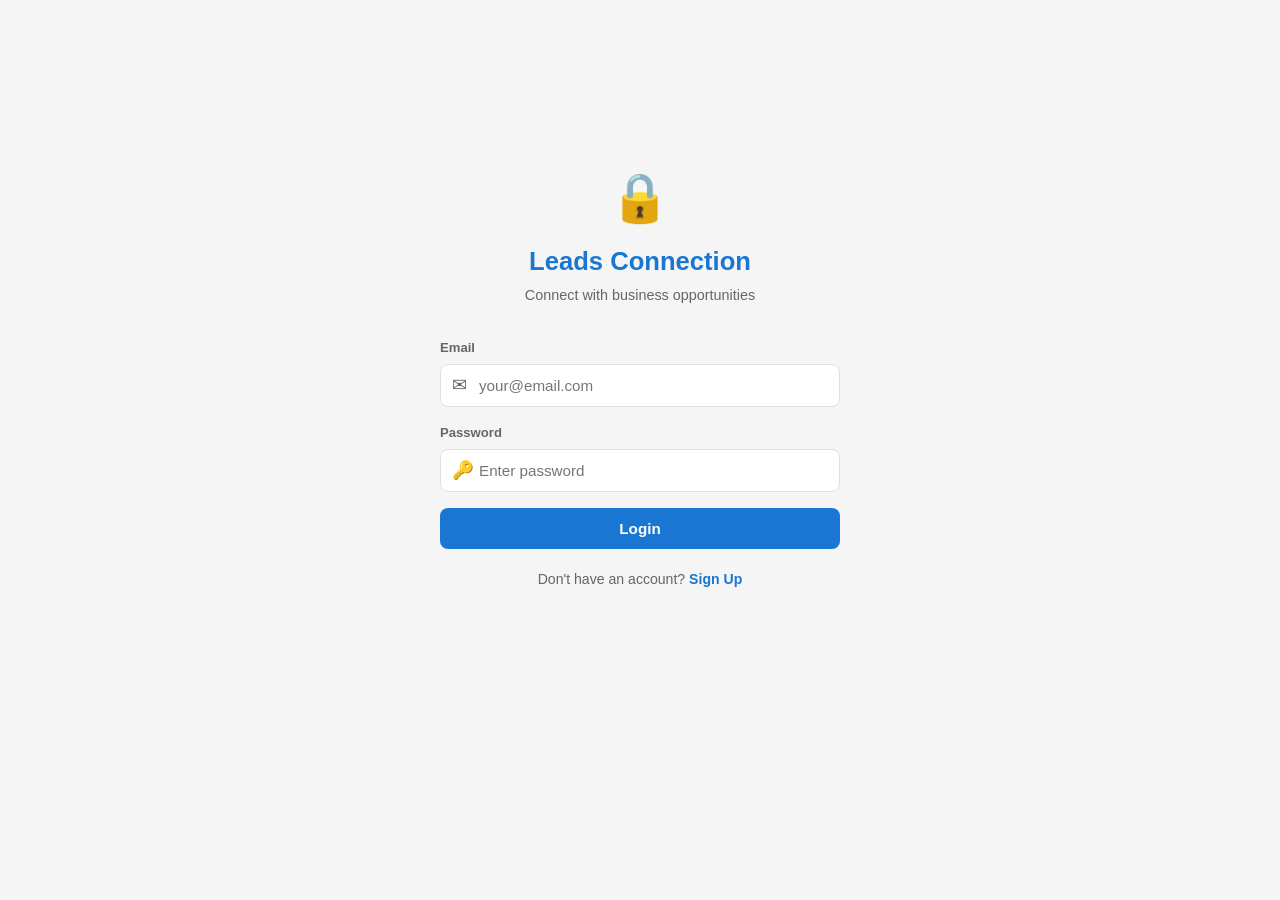
==== leads-connection/index.html @ 14defa8d "Add Leads Connection web app with full 6-screen UI for preview in simulator" ====
<!DOCTYPE html>
<html lang="en">
<head>
  <meta charset="UTF-8">
  <meta name="viewport" content="width=device-width, initial-scale=1.0, maximum-scale=1.0, user-scalable=no">
  <title>Leads Connection</title>
  <link rel="stylesheet" href="css/style.css">
</head>
<body>
  <div id="app"></div>
  <script src="js/app.js"></script>
</body>
</html>
---- leads-connection/css/style.css ----
*,
*::before,
*::after {
  margin: 0;
  padding: 0;
  box-sizing: border-box;
}

:root {
  --primary: #1976D2;
  --primary-dark: #1565C0;
  --accent: #FF9800;
  --success: #4CAF50;
  --error: #F44336;
  --info: #2196F3;
  --warning: #FFC107;
  --bg: #F5F5F5;
  --surface: #fff;
  --surface-variant: #f0f0f0;
  --text: #1a1a1a;
  --text-variant: #666;
  --text-disabled: #999;
  --border: #e0e0e0;
  --radius: 12px;
  --shadow: 0 2px 8px rgba(0,0,0,0.08);
  --transition: 0.25s ease;
  --font: -apple-system, BlinkMacSystemFont, 'Segoe UI', Roboto, sans-serif;
}

body {
  font-family: var(--font);
  background: var(--bg);
  color: var(--text);
  line-height: 1.5;
  -webkit-font-smoothing: antialiased;
}

#app {
  max-width: 480px;
  margin: 0 auto;
  min-height: 100vh;
  background: var(--bg);
  position: relative;
}

/* ─── Top App Bar ─── */
.app-bar {
  display: flex;
  align-items: center;
  padding: 12px 16px;
  background: var(--surface);
  box-shadow: 0 1px 4px rgba(0,0,0,0.06);
  position: sticky;
  top: 0;
  z-index: 10;
  min-height: 56px;
}

.app-bar-title {
  font-size: 1.15rem;
  font-weight: 700;
  color: var(--primary);
  flex: 1;
}

.app-bar-title-center {
  text-align: center;
  flex: 1;
  font-size: 1.05rem;
  font-weight: 600;
}

.app-bar-back {
  background: none;
  border: none;
  font-size: 1.3rem;
  color: var(--text);
  cursor: pointer;
  padding: 4px 8px 4px 0;
  margin-right: 8px;
}

.app-bar-action {
  background: none;
  border: none;
  font-size: 1.2rem;
  color: var(--text);
  cursor: pointer;
  padding: 4px;
}

/* ─── Page Content ─── */
.page {
  display: none;
  padding: 16px;
}

.page.active {
  display: block;
}

/* ─── Auth Screens ─── */
.auth-container {
  display: flex;
  flex-direction: column;
  align-items: center;
  justify-content: center;
  min-height: 80vh;
  padding: 24px;
  text-align: center;
}

.auth-icon {
  font-size: 3rem;
  margin-bottom: 8px;
}

.auth-title {
  font-size: 1.6rem;
  font-weight: 700;
  color: var(--primary);
  margin-bottom: 4px;
}

.auth-subtitle {
  font-size: 0.9rem;
  color: var(--text-variant);
  margin-bottom: 32px;
}

.form-group {
  width: 100%;
  margin-bottom: 16px;
  text-align: left;
}

.form-label {
  font-size: 0.82rem;
  font-weight: 600;
  color: var(--text-variant);
  margin-bottom: 6px;
  display: block;
}

.form-input {
  width: 100%;
  padding: 12px 14px;
  border: 1px solid var(--border);
  border-radius: 8px;
  font-size: 0.95rem;
  outline: none;
  transition: var(--transition);
  background: var(--surface);
}

.form-input:focus {
  border-color: var(--primary);
  box-shadow: 0 0 0 2px rgba(25, 118, 210, 0.15);
}

.form-input-icon {
  position: relative;
}

.form-input-icon .input-icon {
  position: absolute;
  left: 12px;
  top: 50%;
  transform: translateY(-50%);
  font-size: 1.1rem;
  color: var(--text-variant);
}

.form-input-icon .form-input {
  padding-left: 38px;
}

.btn {
  width: 100%;
  padding: 12px;
  border: none;
  border-radius: 8px;
  font-size: 0.95rem;
  font-weight: 600;
  cursor: pointer;
  transition: var(--transition);
  text-align: center;
}

.btn-primary {
  background: var(--primary);
  color: #fff;
}

.btn-primary:hover {
  background: var(--primary-dark);
}

.btn-outline {
  background: transparent;
  border: 1px solid var(--border);
  color: var(--text);
}

.btn-outline:hover {
  border-color: var(--primary);
  color: var(--primary);
}

.btn-row {
  display: flex;
  gap: 8px;
  margin-top: 8px;
}

.btn-row .btn {
  flex: 1;
}

.auth-link {
  margin-top: 20px;
  font-size: 0.88rem;
  color: var(--text-variant);
}

.auth-link a {
  color: var(--primary);
  text-decoration: none;
  font-weight: 600;
  cursor: pointer;
}

.auth-link a:hover {
  text-decoration: underline;
}

/* ─── Welcome Card ─── */
.welcome-card {
  background: linear-gradient(135deg, var(--primary), #1565C0);
  color: #fff;
  border-radius: var(--radius);
  padding: 20px;
  margin-bottom: 16px;
}

.welcome-card h2 {
  font-size: 1.2rem;
  font-weight: 700;
  margin-bottom: 4px;
}

.welcome-card p {
  font-size: 0.85rem;
  opacity: 0.85;
}

/* ─── Stats Row ─── */
.stats-row {
  display: flex;
  gap: 8px;
  margin-bottom: 16px;
}

.stat-card {
  flex: 1;
  background: var(--surface);
  border-radius: var(--radius);
  padding: 14px 10px;
  text-align: center;
  box-shadow: var(--shadow);
}

.stat-icon {
  font-size: 1.3rem;
  margin-bottom: 4px;
}

.stat-value {
  font-size: 1.3rem;
  font-weight: 700;
}

.stat-label {
  font-size: 0.72rem;
  color: var(--text-variant);
  margin-top: 2px;
}

/* ─── Quick Actions ─── */
.quick-actions {
  display: flex;
  gap: 8px;
  margin-bottom: 20px;
}

/* ─── Section Header ─── */
.section-header {
  display: flex;
  justify-content: space-between;
  align-items: center;
  margin-bottom: 12px;
}

.section-title {
  font-size: 1.05rem;
  font-weight: 700;
}

/* ─── Lead Card ─── */
.lead-card {
  background: var(--surface);
  border-radius: var(--radius);
  padding: 16px;
  margin-bottom: 10px;
  box-shadow: var(--shadow);
  cursor: pointer;
  transition: var(--transition);
}

.lead-card:hover {
  box-shadow: 0 4px 16px rgba(0,0,0,0.12);
}

.lead-card-header {
  display: flex;
  justify-content: space-between;
  align-items: flex-start;
  margin-bottom: 6px;
}

.lead-card-title {
  font-size: 0.95rem;
  font-weight: 600;
  flex: 1;
  margin-right: 8px;
}

.lead-card-desc {
  font-size: 0.82rem;
  color: var(--text-variant);
  margin-bottom: 8px;
  display: -webkit-box;
  -webkit-line-clamp: 2;
  -webkit-box-orient: vertical;
  overflow: hidden;
}

.lead-card-meta {
  display: flex;
  justify-content: space-between;
  align-items: center;
  font-size: 0.82rem;
}

.lead-card-location {
  color: var(--text-variant);
}

.lead-card-budget {
  font-weight: 700;
  color: var(--primary);
}

/* ─── Chips ─── */
.chip {
  display: inline-block;
  padding: 3px 10px;
  border-radius: 50px;
  font-size: 0.72rem;
  font-weight: 600;
  margin-right: 4px;
}

.chip-urgent {
  background: #FFEBEE;
  color: var(--error);
}

.chip-type {
  background: #E3F2FD;
  color: var(--info);
}

.chip-category {
  background: #FFF3E0;
  color: var(--accent);
}

.chip-status {
  background: #E8F5E9;
  color: var(--success);
}

.chip-priority {
  background: #FFEBEE;
  color: var(--error);
}

/* ─── Search & Filter ─── */
.search-bar {
  position: relative;
  margin-bottom: 12px;
}

.search-bar .form-input {
  padding-left: 36px;
}

.search-bar .search-icon {
  position: absolute;
  left: 12px;
  top: 50%;
  transform: translateY(-50%);
  color: var(--text-variant);
  font-size: 1rem;
}

.filter-row {
  display: flex;
  gap: 6px;
  overflow-x: auto;
  padding-bottom: 12px;
  margin-bottom: 8px;
  -webkit-overflow-scrolling: touch;
}

.filter-chip {
  padding: 6px 14px;
  border: 1px solid var(--border);
  border-radius: 50px;
  font-size: 0.78rem;
  font-weight: 500;
  cursor: pointer;
  white-space: nowrap;
  background: var(--surface);
  color: var(--text);
  transition: var(--transition);
  flex-shrink: 0;
}

.filter-chip.active {
  background: var(--primary);
  color: #fff;
  border-color: var(--primary);
}

.results-count {
  font-size: 0.82rem;
  color: var(--text-variant);
  margin-bottom: 12px;
}

/* ─── Lead Detail ─── */
.detail-title-row {
  display: flex;
  justify-content: space-between;
  align-items: flex-start;
  margin-bottom: 12px;
}

.detail-title {
  font-size: 1.25rem;
  font-weight: 700;
  flex: 1;
  margin-right: 8px;
}

.detail-chips {
  display: flex;
  gap: 6px;
  margin-bottom: 16px;
}

.budget-card {
  background: #E3F2FD;
  border-radius: var(--radius);
  padding: 16px;
  margin-bottom: 16px;
}

.budget-label {
  font-size: 0.78rem;
  color: var(--text-variant);
  margin-bottom: 2px;
}

.budget-amount {
  font-size: 1.5rem;
  font-weight: 700;
  color: var(--primary);
}

.section-label {
  font-size: 1rem;
  font-weight: 700;
  margin-bottom: 8px;
  margin-top: 16px;
}

.detail-text {
  font-size: 0.88rem;
  color: var(--text);
  line-height: 1.6;
  margin-bottom: 8px;
}

.info-grid {
  display: grid;
  grid-template-columns: 1fr 1fr;
  gap: 8px;
}

.info-item {
  margin-bottom: 8px;
}

.info-label {
  font-size: 0.75rem;
  color: var(--text-variant);
  font-weight: 500;
}

.info-value {
  font-size: 0.88rem;
  font-weight: 600;
}

.tag-row {
  display: flex;
  flex-wrap: wrap;
  gap: 6px;
  margin-bottom: 16px;
}

.tag {
  padding: 4px 12px;
  background: var(--surface-variant);
  border-radius: 50px;
  font-size: 0.78rem;
}

.contact-row {
  display: flex;
  align-items: center;
  gap: 8px;
  margin-bottom: 8px;
  font-size: 0.88rem;
}

.contact-icon {
  font-size: 1.1rem;
  color: var(--primary);
}

.detail-actions {
  display: flex;
  gap: 8px;
  margin-top: 20px;
  padding-bottom: 20px;
}

/* ─── Profile ─── */
.profile-header {
  text-align: center;
  background: #E3F2FD;
  border-radius: var(--radius);
  padding: 24px;
  margin-bottom: 16px;
}

.profile-avatar {
  width: 72px;
  height: 72px;
  border-radius: 50%;
  background: var(--primary);
  color: #fff;
  display: flex;
  align-items: center;
  justify-content: center;
  font-size: 2rem;
  margin: 0 auto 12px;
}

.profile-name {
  font-size: 1.15rem;
  font-weight: 700;
}

.profile-email {
  font-size: 0.85rem;
  color: var(--text-variant);
  margin-bottom: 8px;
}

.profile-badge {
  display: inline-flex;
  align-items: center;
  gap: 4px;
  padding: 4px 12px;
  background: var(--success);
  color: #fff;
  border-radius: 50px;
  font-size: 0.75rem;
  font-weight: 600;
}

.profile-stats {
  display: flex;
  gap: 8px;
  margin-bottom: 16px;
}

.menu-list {
  margin-bottom: 20px;
}

.menu-item {
  display: flex;
  align-items: center;
  background: var(--surface);
  padding: 14px 16px;
  border-radius: var(--radius);
  margin-bottom: 6px;
  box-shadow: var(--shadow);
  cursor: pointer;
  transition: var(--transition);
}

.menu-item:hover {
  background: var(--surface-variant);
}

.menu-icon {
  font-size: 1.2rem;
  margin-right: 14px;
  color: var(--primary);
  width: 24px;
  text-align: center;
}

.menu-text {
  flex: 1;
  font-size: 0.9rem;
  font-weight: 500;
}

.menu-arrow {
  font-size: 1rem;
  color: var(--text-disabled);
}

.logout-section {
  padding-bottom: 24px;
}

/* ─── Toast ─── */
.toast {
  position: fixed;
  bottom: 80px;
  left: 50%;
  transform: translateX(-50%) translateY(100px);
  background: #333;
  color: #fff;
  padding: 10px 24px;
  border-radius: 8px;
  font-size: 0.85rem;
  opacity: 0;
  transition: all 0.4s ease;
  z-index: 100;
  pointer-events: none;
  white-space: nowrap;
}

.toast.show {
  opacity: 1;
  transform: translateX(-50%) translateY(0);
}

/* ─── Loading ─── */
.loading {
  text-align: center;
  padding: 40px;
  color: var(--text-variant);
}
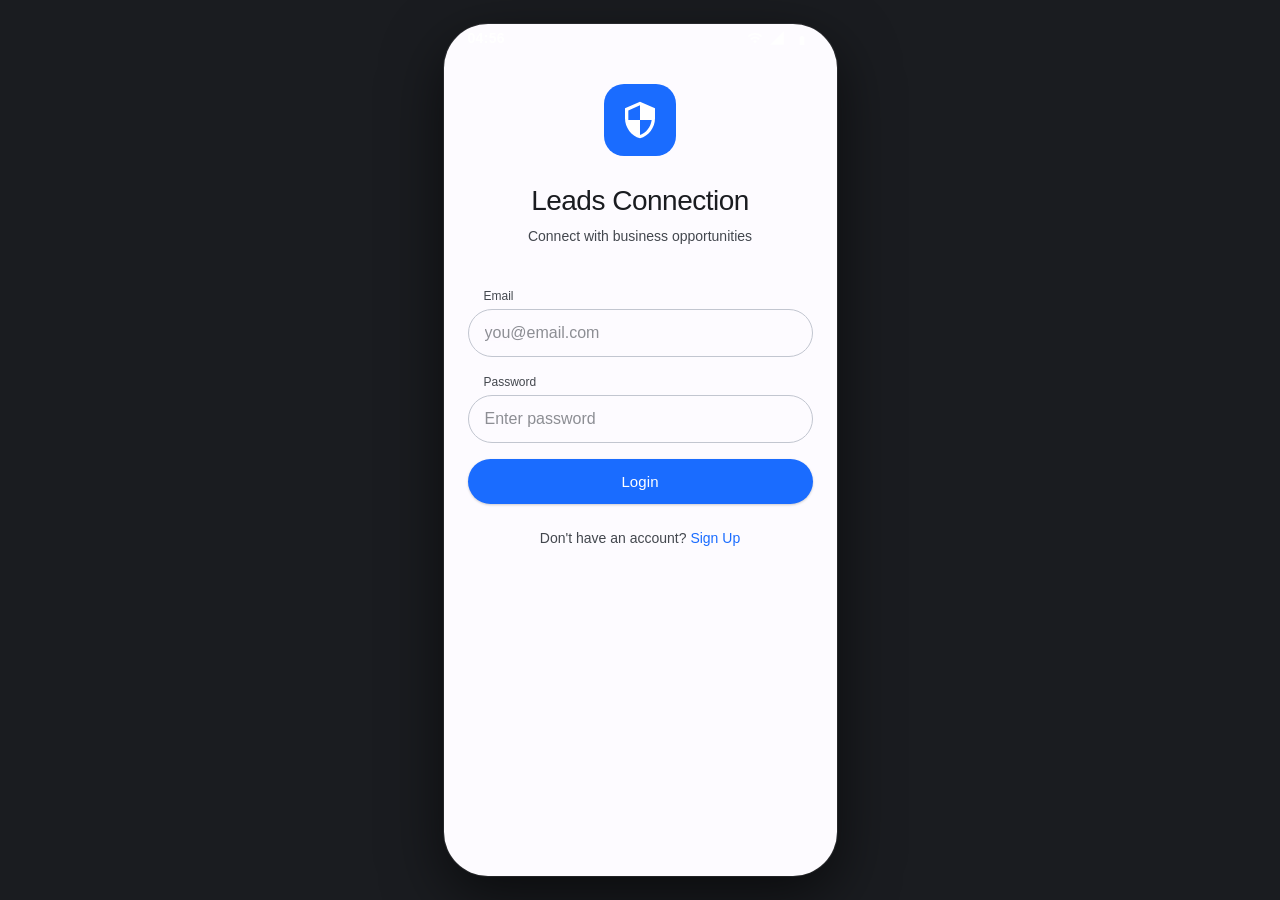
==== commit 8400bfe8: "Android Material 3 redesign: leads-connection app + simulator styling" ====
--- a/leads-connection/index.html
+++ b/leads-connection/index.html
@@ -7,7 +7,21 @@
   <link rel="stylesheet" href="css/style.css">
 </head>
 <body>
-  <div id="app"></div>
+  <div id="phone-frame">
+    <div id="status-bar">
+      <span class="status-left">
+        <span class="status-time" id="statusTime">9:41</span>
+      </span>
+      <span class="status-right">
+        <svg viewBox="0 0 24 24"><path d="M1 9l2 2c4.97-4.97 13.03-4.97 18 0l2-2C16.93 2.93 7.08 2.93 1 9zm8 8l3 3 3-3c-1.65-1.66-4.34-1.66-6 0zm-4-4l2 2c2.76-2.76 7.24-2.76 10 0l2-2C15.14 9.14 8.87 9.14 5 13z"/></svg>
+        <svg viewBox="0 0 24 24"><path d="M2 22h20V2z"/></svg>
+        <span class="status-battery">
+          <svg viewBox="0 0 24 24"><path d="M15.67 4H14V2h-4v2H8.33C7.6 4 7 4.6 7 5.33v15.33C7 21.4 7.6 22 8.33 22h7.33c.74 0 1.34-.6 1.34-1.33V5.33C17 4.6 16.4 4 15.67 4z"/></svg>
+        </span>
+      </span>
+    </div>
+    <div id="app"></div>
+  </div>
   <script src="js/app.js"></script>
 </body>
 </html>
--- a/leads-connection/css/style.css
+++ b/leads-connection/css/style.css
@@ -7,125 +7,298 @@
 }
 
 :root {
-  --primary: #1976D2;
-  --primary-dark: #1565C0;
-  --accent: #FF9800;
-  --success: #4CAF50;
-  --error: #F44336;
-  --info: #2196F3;
-  --warning: #FFC107;
-  --bg: #F5F5F5;
-  --surface: #fff;
-  --surface-variant: #f0f0f0;
-  --text: #1a1a1a;
-  --text-variant: #666;
-  --text-disabled: #999;
-  --border: #e0e0e0;
-  --radius: 12px;
-  --shadow: 0 2px 8px rgba(0,0,0,0.08);
-  --transition: 0.25s ease;
-  --font: -apple-system, BlinkMacSystemFont, 'Segoe UI', Roboto, sans-serif;
+  --md-sys-color-primary: #1A6CFF;
+  --md-sys-color-on-primary: #FFFFFF;
+  --md-sys-color-primary-container: #D6E3FF;
+  --md-sys-color-on-primary-container: #001B3E;
+  --md-sys-color-secondary: #575E71;
+  --md-sys-color-on-secondary: #FFFFFF;
+  --md-sys-color-surface: #FDFBFF;
+  --md-sys-color-surface-variant: #E0E2EC;
+  --md-sys-color-on-surface: #1A1C20;
+  --md-sys-color-on-surface-variant: #43474E;
+  --md-sys-color-outline: #73777F;
+  --md-sys-color-outline-variant: #C2C6D0;
+  --md-sys-color-error: #BA1A1A;
+  --md-sys-color-on-error: #FFFFFF;
+  --md-sys-color-tertiary: #715573;
+  --md-sys-color-on-tertiary: #FFFFFF;
+  --md-sys-color-background: #FDFBFF;
+  --md-elevation-level1: 0 1px 3px rgba(0,0,0,0.12), 0 1px 2px rgba(0,0,0,0.08);
+  --md-elevation-level2: 0 3px 6px rgba(0,0,0,0.12), 0 1px 3px rgba(0,0,0,0.08);
+  --md-elevation-level3: 0 6px 12px rgba(0,0,0,0.12), 0 2px 4px rgba(0,0,0,0.08);
+  --md-font: 'Roboto', -apple-system, BlinkMacSystemFont, 'Segoe UI', sans-serif;
+  --status-bar-height: 28px;
+  --bottom-nav-height: 64px;
+  --top-bar-height: 56px;
 }
 
 body {
-  font-family: var(--font);
-  background: var(--bg);
-  color: var(--text);
+  font-family: var(--md-font);
+  background: #1a1c20;
+  color: var(--md-sys-color-on-surface);
   line-height: 1.5;
   -webkit-font-smoothing: antialiased;
+  -moz-osx-font-smoothing: grayscale;
+  display: flex;
+  justify-content: center;
+  align-items: center;
+  min-height: 100vh;
+  overflow: hidden;
+}
+
+#phone-frame {
+  width: 393px;
+  height: 852px;
+  background: var(--md-sys-color-background);
+  border-radius: 44px;
+  overflow: hidden;
+  box-shadow: 0 0 0 1px rgba(255,255,255,0.08), 0 20px 60px rgba(0,0,0,0.6);
+  position: relative;
+  display: flex;
+  flex-direction: column;
+}
+
+#status-bar {
+  height: var(--status-bar-height);
+  background: transparent;
+  display: flex;
+  align-items: center;
+  justify-content: space-between;
+  padding: 0 24px;
+  font-size: 12px;
+  font-weight: 500;
+  color: #fff;
+  position: absolute;
+  top: 0;
+  left: 0;
+  right: 0;
+  z-index: 100;
+  pointer-events: none;
+}
+
+#status-bar .status-left {
+  display: flex;
+  align-items: center;
+  gap: 4px;
+}
+
+#status-bar .status-time {
+  font-size: 14px;
+  font-weight: 600;
+  letter-spacing: 0.3px;
+}
+
+#status-bar .status-right {
+  display: flex;
+  align-items: center;
+  gap: 6px;
+}
+
+#status-bar .status-right svg {
+  width: 16px;
+  height: 16px;
+  fill: #fff;
+}
+
+#status-bar .status-battery {
+  position: relative;
+  width: 22px;
+  height: 11px;
+}
+
+#status-bar .status-battery svg {
+  width: 22px;
+  height: 11px;
 }
 
 #app {
-  max-width: 480px;
-  margin: 0 auto;
-  min-height: 100vh;
-  background: var(--bg);
+  flex: 1;
+  display: flex;
+  flex-direction: column;
+  overflow: hidden;
   position: relative;
-}
-
-/* ─── Top App Bar ─── */
-.app-bar {
-  display: flex;
-  align-items: center;
-  padding: 12px 16px;
-  background: var(--surface);
-  box-shadow: 0 1px 4px rgba(0,0,0,0.06);
-  position: sticky;
-  top: 0;
-  z-index: 10;
-  min-height: 56px;
-}
-
-.app-bar-title {
-  font-size: 1.15rem;
-  font-weight: 700;
-  color: var(--primary);
+  padding-top: var(--status-bar-height);
+}
+
+.app-scroll {
   flex: 1;
-}
-
-.app-bar-title-center {
-  text-align: center;
-  flex: 1;
-  font-size: 1.05rem;
-  font-weight: 600;
-}
-
-.app-bar-back {
-  background: none;
-  border: none;
-  font-size: 1.3rem;
-  color: var(--text);
-  cursor: pointer;
-  padding: 4px 8px 4px 0;
-  margin-right: 8px;
-}
-
-.app-bar-action {
-  background: none;
-  border: none;
-  font-size: 1.2rem;
-  color: var(--text);
-  cursor: pointer;
-  padding: 4px;
-}
-
-/* ─── Page Content ─── */
+  overflow-y: auto;
+  -webkit-overflow-scrolling: touch;
+  scroll-behavior: smooth;
+}
+
+.app-scroll::-webkit-scrollbar {
+  width: 0;
+}
+
 .page {
   display: none;
-  padding: 16px;
+  padding: 0;
+  animation: fadeIn 0.2s ease;
 }
 
 .page.active {
   display: block;
 }
 
+@keyframes fadeIn {
+  from { opacity: 0; transform: translateY(4px); }
+  to { opacity: 1; transform: translateY(0); }
+}
+
+@keyframes slideUp {
+  from { opacity: 0; transform: translateY(20px); }
+  to { opacity: 1; transform: translateY(0); }
+}
+
+/* ─── Top App Bar ─── */
+.top-app-bar {
+  display: flex;
+  align-items: center;
+  height: var(--top-bar-height);
+  padding: 0 16px;
+  background: var(--md-sys-color-surface);
+  border-bottom: 1px solid var(--md-sys-color-outline-variant);
+  flex-shrink: 0;
+}
+
+.top-app-bar .bar-title {
+  font-size: 22px;
+  font-weight: 400;
+  letter-spacing: 0;
+  color: var(--md-sys-color-on-surface);
+  flex: 1;
+}
+
+.top-app-bar .bar-title.centered {
+  text-align: center;
+  font-size: 18px;
+  font-weight: 500;
+}
+
+.top-app-bar .bar-back {
+  width: 40px;
+  height: 40px;
+  border: none;
+  background: transparent;
+  cursor: pointer;
+  display: flex;
+  align-items: center;
+  justify-content: center;
+  border-radius: 20px;
+  margin-right: 4px;
+  color: var(--md-sys-color-on-surface);
+  font-size: 20px;
+  transition: background 0.15s;
+}
+
+.top-app-bar .bar-back:active {
+  background: var(--md-sys-color-surface-variant);
+}
+
+.top-app-bar .bar-action {
+  width: 40px;
+  height: 40px;
+  border: none;
+  background: transparent;
+  cursor: pointer;
+  display: flex;
+  align-items: center;
+  justify-content: center;
+  border-radius: 20px;
+  color: var(--md-sys-color-on-surface);
+  font-size: 20px;
+  transition: background 0.15s;
+}
+
+.top-app-bar .bar-action:active {
+  background: var(--md-sys-color-surface-variant);
+}
+
+/* ─── Bottom Navigation ─── */
+.bottom-nav {
+  display: flex;
+  align-items: center;
+  justify-content: space-around;
+  height: var(--bottom-nav-height);
+  background: var(--md-sys-color-surface);
+  border-top: 1px solid var(--md-sys-color-outline-variant);
+  flex-shrink: 0;
+  padding-bottom: 8px;
+}
+
+.nav-item {
+  display: flex;
+  flex-direction: column;
+  align-items: center;
+  gap: 2px;
+  border: none;
+  background: transparent;
+  cursor: pointer;
+  padding: 4px 12px;
+  color: var(--md-sys-color-on-surface-variant);
+  font-size: 12px;
+  font-weight: 500;
+  transition: color 0.15s;
+  min-width: 64px;
+}
+
+.nav-item svg {
+  width: 24px;
+  height: 24px;
+  fill: currentColor;
+}
+
+.nav-item.active {
+  color: var(--md-sys-color-primary);
+}
+
+.nav-item:active {
+  opacity: 0.7;
+}
+
 /* ─── Auth Screens ─── */
 .auth-container {
   display: flex;
   flex-direction: column;
   align-items: center;
   justify-content: center;
-  min-height: 80vh;
-  padding: 24px;
+  min-height: 100%;
+  padding: 32px 24px;
   text-align: center;
 }
 
-.auth-icon {
-  font-size: 3rem;
-  margin-bottom: 8px;
+.auth-logo {
+  width: 72px;
+  height: 72px;
+  border-radius: 20px;
+  background: var(--md-sys-color-primary);
+  display: flex;
+  align-items: center;
+  justify-content: center;
+  margin-bottom: 24px;
+}
+
+.auth-logo svg {
+  width: 40px;
+  height: 40px;
+  fill: var(--md-sys-color-on-primary);
 }
 
 .auth-title {
-  font-size: 1.6rem;
-  font-weight: 700;
-  color: var(--primary);
+  font-size: 28px;
+  font-weight: 400;
+  color: var(--md-sys-color-on-surface);
   margin-bottom: 4px;
+  letter-spacing: -0.5px;
 }
 
 .auth-subtitle {
-  font-size: 0.9rem;
-  color: var(--text-variant);
-  margin-bottom: 32px;
+  font-size: 14px;
+  color: var(--md-sys-color-on-surface-variant);
+  margin-bottom: 40px;
+  font-weight: 400;
 }
 
 .form-group {
@@ -135,81 +308,75 @@
 }
 
 .form-label {
-  font-size: 0.82rem;
-  font-weight: 600;
-  color: var(--text-variant);
-  margin-bottom: 6px;
+  font-size: 12px;
+  font-weight: 500;
+  color: var(--md-sys-color-on-surface-variant);
+  margin-bottom: 4px;
   display: block;
+  padding-left: 16px;
 }
 
 .form-input {
   width: 100%;
-  padding: 12px 14px;
-  border: 1px solid var(--border);
-  border-radius: 8px;
-  font-size: 0.95rem;
+  padding: 14px 16px;
+  border: 1px solid var(--md-sys-color-outline-variant);
+  border-radius: 28px;
+  font-size: 16px;
+  font-family: var(--md-font);
   outline: none;
-  transition: var(--transition);
-  background: var(--surface);
+  transition: border-color 0.15s;
+  background: var(--md-sys-color-surface);
+  color: var(--md-sys-color-on-surface);
 }
 
 .form-input:focus {
-  border-color: var(--primary);
-  box-shadow: 0 0 0 2px rgba(25, 118, 210, 0.15);
-}
-
-.form-input-icon {
-  position: relative;
-}
-
-.form-input-icon .input-icon {
-  position: absolute;
-  left: 12px;
-  top: 50%;
-  transform: translateY(-50%);
-  font-size: 1.1rem;
-  color: var(--text-variant);
-}
-
-.form-input-icon .form-input {
-  padding-left: 38px;
-}
-
+  border-color: var(--md-sys-color-primary);
+}
+
+.form-input::placeholder {
+  color: var(--md-sys-color-on-surface-variant);
+  opacity: 0.6;
+}
+
+/* ─── Buttons ─── */
 .btn {
   width: 100%;
-  padding: 12px;
+  padding: 14px 24px;
   border: none;
-  border-radius: 8px;
-  font-size: 0.95rem;
-  font-weight: 600;
+  border-radius: 28px;
+  font-size: 15px;
+  font-weight: 500;
+  font-family: var(--md-font);
   cursor: pointer;
-  transition: var(--transition);
+  transition: box-shadow 0.15s, background 0.15s;
   text-align: center;
+  letter-spacing: 0.1px;
 }
 
 .btn-primary {
-  background: var(--primary);
-  color: #fff;
-}
-
-.btn-primary:hover {
-  background: var(--primary-dark);
+  background: var(--md-sys-color-primary);
+  color: var(--md-sys-color-on-primary);
+  box-shadow: var(--md-elevation-level1);
+}
+
+.btn-primary:active {
+  box-shadow: var(--md-elevation-level2);
+  background: #1555CC;
 }
 
 .btn-outline {
   background: transparent;
-  border: 1px solid var(--border);
-  color: var(--text);
-}
-
-.btn-outline:hover {
-  border-color: var(--primary);
-  color: var(--primary);
+  border: 1px solid var(--md-sys-color-outline-variant);
+  color: var(--md-sys-color-primary);
+}
+
+.btn-outline:active {
+  background: var(--md-sys-color-primary-container);
 }
 
 .btn-row {
   display: flex;
-  gap: 8px;
+  gap: 12px;
   margin-top: 8px;
 }
 
@@ -218,79 +385,80 @@
 }
 
 .auth-link {
-  margin-top: 20px;
-  font-size: 0.88rem;
-  color: var(--text-variant);
+  margin-top: 24px;
+  font-size: 14px;
+  color: var(--md-sys-color-on-surface-variant);
 }
 
 .auth-link a {
-  color: var(--primary);
+  color: var(--md-sys-color-primary);
   text-decoration: none;
-  font-weight: 600;
+  font-weight: 500;
   cursor: pointer;
-}
-
-.auth-link a:hover {
-  text-decoration: underline;
 }
 
 /* ─── Welcome Card ─── */
 .welcome-card {
-  background: linear-gradient(135deg, var(--primary), #1565C0);
-  color: #fff;
-  border-radius: var(--radius);
-  padding: 20px;
-  margin-bottom: 16px;
+  background: linear-gradient(135deg, var(--md-sys-color-primary), #0D4FB7);
+  color: var(--md-sys-color-on-primary);
+  border-radius: 16px;
+  padding: 24px;
+  margin: 16px;
+  box-shadow: var(--md-elevation-level2);
 }
 
 .welcome-card h2 {
-  font-size: 1.2rem;
-  font-weight: 700;
+  font-size: 22px;
+  font-weight: 400;
   margin-bottom: 4px;
 }
 
 .welcome-card p {
-  font-size: 0.85rem;
+  font-size: 14px;
   opacity: 0.85;
+  font-weight: 400;
 }
 
 /* ─── Stats Row ─── */
 .stats-row {
   display: flex;
   gap: 8px;
-  margin-bottom: 16px;
+  margin: 0 16px 16px;
 }
 
 .stat-card {
   flex: 1;
-  background: var(--surface);
-  border-radius: var(--radius);
-  padding: 14px 10px;
+  background: var(--md-sys-color-surface);
+  border-radius: 16px;
+  padding: 16px 8px;
   text-align: center;
-  box-shadow: var(--shadow);
-}
-
-.stat-icon {
-  font-size: 1.3rem;
-  margin-bottom: 4px;
-}
-
-.stat-value {
-  font-size: 1.3rem;
-  font-weight: 700;
-}
-
-.stat-label {
-  font-size: 0.72rem;
-  color: var(--text-variant);
-  margin-top: 2px;
+  box-shadow: var(--md-elevation-level1);
+}
+
+.stat-card .stat-value {
+  font-size: 24px;
+  font-weight: 500;
+  margin-bottom: 2px;
+}
+
+.stat-card .stat-label {
+  font-size: 11px;
+  color: var(--md-sys-color-on-surface-variant);
+  font-weight: 500;
+  letter-spacing: 0.5px;
+  text-transform: uppercase;
 }
 
 /* ─── Quick Actions ─── */
 .quick-actions {
   display: flex;
-  gap: 8px;
-  margin-bottom: 20px;
+  gap: 12px;
+  margin: 0 16px 16px;
+}
+
+.quick-actions .btn {
+  font-size: 13px;
+  padding: 10px 20px;
 }
 
 /* ─── Section Header ─── */
@@ -298,27 +466,29 @@
   display: flex;
   justify-content: space-between;
   align-items: center;
-  margin-bottom: 12px;
+  margin: 0 16px 8px;
 }
 
 .section-title {
-  font-size: 1.05rem;
-  font-weight: 700;
+  font-size: 16px;
+  font-weight: 500;
+  color: var(--md-sys-color-on-surface);
 }
 
 /* ─── Lead Card ─── */
 .lead-card {
-  background: var(--surface);
-  border-radius: var(--radius);
+  background: var(--md-sys-color-surface);
+  border-radius: 12px;
   padding: 16px;
-  margin-bottom: 10px;
-  box-shadow: var(--shadow);
+  margin: 0 16px 8px;
+  box-shadow: var(--md-elevation-level1);
   cursor: pointer;
-  transition: var(--transition);
-}
-
-.lead-card:hover {
-  box-shadow: 0 4px 16px rgba(0,0,0,0.12);
+  transition: box-shadow 0.15s;
+  border: 1px solid var(--md-sys-color-outline-variant);
+}
+
+.lead-card:active {
+  box-shadow: var(--md-elevation-level2);
 }
 
 .lead-card-header {
@@ -329,15 +499,16 @@
 }
 
 .lead-card-title {
-  font-size: 0.95rem;
-  font-weight: 600;
+  font-size: 15px;
+  font-weight: 500;
   flex: 1;
   margin-right: 8px;
+  line-height: 1.3;
 }
 
 .lead-card-desc {
-  font-size: 0.82rem;
-  color: var(--text-variant);
+  font-size: 13px;
+  color: var(--md-sys-color-on-surface-variant);
   margin-bottom: 8px;
   display: -webkit-box;
   -webkit-line-clamp: 2;
@@ -349,108 +520,124 @@
   display: flex;
   justify-content: space-between;
   align-items: center;
-  font-size: 0.82rem;
+  font-size: 13px;
 }
 
 .lead-card-location {
-  color: var(--text-variant);
+  color: var(--md-sys-color-on-surface-variant);
 }
 
 .lead-card-budget {
-  font-weight: 700;
-  color: var(--primary);
-}
-
-/* ─── Chips ─── */
+  font-weight: 600;
+  color: var(--md-sys-color-primary);
+}
+
 .chip {
   display: inline-block;
-  padding: 3px 10px;
+  padding: 2px 10px;
   border-radius: 50px;
-  font-size: 0.72rem;
-  font-weight: 600;
-  margin-right: 4px;
+  font-size: 11px;
+  font-weight: 500;
+  letter-spacing: 0.3px;
 }
 
 .chip-urgent {
-  background: #FFEBEE;
-  color: var(--error);
+  background: #FFE0E0;
+  color: #BA1A1A;
 }
 
 .chip-type {
-  background: #E3F2FD;
-  color: var(--info);
+  background: var(--md-sys-color-primary-container);
+  color: var(--md-sys-color-on-primary-container);
 }
 
 .chip-category {
-  background: #FFF3E0;
-  color: var(--accent);
-}
-
-.chip-status {
-  background: #E8F5E9;
-  color: var(--success);
-}
-
-.chip-priority {
-  background: #FFEBEE;
-  color: var(--error);
+  background: #E8E0F0;
+  color: #4A2C5A;
 }
 
 /* ─── Search & Filter ─── */
 .search-bar {
   position: relative;
-  margin-bottom: 12px;
-}
-
-.search-bar .form-input {
-  padding-left: 36px;
+  margin: 8px 16px 12px;
+}
+
+.search-bar input {
+  padding-left: 48px;
+  border-radius: 28px;
+  background: var(--md-sys-color-surface-variant);
+  border: none;
+  font-size: 16px;
+  padding-top: 12px;
+  padding-bottom: 12px;
+}
+
+.search-bar input:focus {
+  background: var(--md-sys-color-surface);
+  border: 1px solid var(--md-sys-color-primary);
+  padding-left: 47px;
 }
 
 .search-bar .search-icon {
   position: absolute;
-  left: 12px;
+  left: 16px;
   top: 50%;
   transform: translateY(-50%);
-  color: var(--text-variant);
-  font-size: 1rem;
+  color: var(--md-sys-color-on-surface-variant);
+  pointer-events: none;
+}
+
+.search-bar .search-icon svg {
+  width: 20px;
+  height: 20px;
+  fill: currentColor;
 }
 
 .filter-row {
   display: flex;
-  gap: 6px;
+  gap: 8px;
   overflow-x: auto;
-  padding-bottom: 12px;
-  margin-bottom: 8px;
+  padding: 0 16px 12px;
   -webkit-overflow-scrolling: touch;
 }
 
+.filter-row::-webkit-scrollbar {
+  height: 0;
+}
+
 .filter-chip {
-  padding: 6px 14px;
-  border: 1px solid var(--border);
-  border-radius: 50px;
-  font-size: 0.78rem;
+  padding: 6px 16px;
+  border: 1px solid var(--md-sys-color-outline-variant);
+  border-radius: 20px;
+  font-size: 13px;
   font-weight: 500;
   cursor: pointer;
   white-space: nowrap;
-  background: var(--surface);
-  color: var(--text);
-  transition: var(--transition);
+  background: var(--md-sys-color-surface);
+  color: var(--md-sys-color-on-surface-variant);
+  transition: background 0.15s, border-color 0.15s;
   flex-shrink: 0;
+  font-family: var(--md-font);
 }
 
 .filter-chip.active {
-  background: var(--primary);
-  color: #fff;
-  border-color: var(--primary);
+  background: var(--md-sys-color-primary-container);
+  color: var(--md-sys-color-on-primary-container);
+  border-color: var(--md-sys-color-primary-container);
 }
 
 .results-count {
-  font-size: 0.82rem;
-  color: var(--text-variant);
-  margin-bottom: 12px;
+  font-size: 13px;
+  color: var(--md-sys-color-on-surface-variant);
+  padding: 0 16px;
+  margin-bottom: 8px;
 }
 
 /* ─── Lead Detail ─── */
+.detail-content {
+  padding: 16px;
+}
+
 .detail-title-row {
   display: flex;
   justify-content: space-between;
@@ -459,47 +646,55 @@
 }
 
 .detail-title {
-  font-size: 1.25rem;
-  font-weight: 700;
+  font-size: 22px;
+  font-weight: 400;
   flex: 1;
   margin-right: 8px;
+  line-height: 1.3;
 }
 
 .detail-chips {
   display: flex;
-  gap: 6px;
-  margin-bottom: 16px;
+  gap: 8px;
+  margin-bottom: 20px;
 }
 
 .budget-card {
-  background: #E3F2FD;
-  border-radius: var(--radius);
-  padding: 16px;
-  margin-bottom: 16px;
+  background: var(--md-sys-color-primary-container);
+  border-radius: 16px;
+  padding: 20px;
+  margin-bottom: 20px;
 }
 
 .budget-label {
-  font-size: 0.78rem;
-  color: var(--text-variant);
-  margin-bottom: 2px;
+  font-size: 12px;
+  color: var(--md-sys-color-on-primary-container);
+  opacity: 0.7;
+  margin-bottom: 4px;
+  letter-spacing: 0.5px;
+  text-transform: uppercase;
+  font-weight: 500;
 }
 
 .budget-amount {
-  font-size: 1.5rem;
-  font-weight: 700;
-  color: var(--primary);
+  font-size: 32px;
+  font-weight: 400;
+  color: var(--md-sys-color-on-primary-container);
+  letter-spacing: -0.5px;
 }
 
 .section-label {
-  font-size: 1rem;
-  font-weight: 700;
+  font-size: 14px;
+  font-weight: 500;
+  color: var(--md-sys-color-on-surface-variant);
   margin-bottom: 8px;
-  margin-top: 16px;
+  margin-top: 20px;
+  letter-spacing: 0.1px;
 }
 
 .detail-text {
-  font-size: 0.88rem;
-  color: var(--text);
+  font-size: 15px;
+  color: var(--md-sys-color-on-surface);
   line-height: 1.6;
   margin-bottom: 8px;
 }
@@ -507,22 +702,24 @@
 .info-grid {
   display: grid;
   grid-template-columns: 1fr 1fr;
-  gap: 8px;
+  gap: 4px 16px;
 }
 
 .info-item {
-  margin-bottom: 8px;
+  margin-bottom: 12px;
 }
 
 .info-label {
-  font-size: 0.75rem;
-  color: var(--text-variant);
-  font-weight: 500;
+  font-size: 11px;
+  color: var(--md-sys-color-on-surface-variant);
+  font-weight: 500;
+  letter-spacing: 0.5px;
+  text-transform: uppercase;
 }
 
 .info-value {
-  font-size: 0.88rem;
-  font-weight: 600;
+  font-size: 14px;
+  font-weight: 500;
 }
 
 .tag-row {
@@ -534,151 +731,194 @@
 
 .tag {
   padding: 4px 12px;
-  background: var(--surface-variant);
-  border-radius: 50px;
-  font-size: 0.78rem;
+  background: var(--md-sys-color-surface-variant);
+  border-radius: 16px;
+  font-size: 13px;
 }
 
 .contact-row {
   display: flex;
   align-items: center;
-  gap: 8px;
-  margin-bottom: 8px;
-  font-size: 0.88rem;
-}
-
-.contact-icon {
-  font-size: 1.1rem;
-  color: var(--primary);
+  gap: 12px;
+  margin-bottom: 12px;
+  font-size: 14px;
+  padding: 12px 16px;
+  background: var(--md-sys-color-surface-variant);
+  border-radius: 12px;
+}
+
+.contact-row svg {
+  width: 20px;
+  height: 20px;
+  fill: var(--md-sys-color-primary);
+  flex-shrink: 0;
 }
 
 .detail-actions {
   display: flex;
-  gap: 8px;
-  margin-top: 20px;
-  padding-bottom: 20px;
+  gap: 12px;
+  margin-top: 24px;
+  padding-bottom: 24px;
 }
 
 /* ─── Profile ─── */
 .profile-header {
   text-align: center;
-  background: #E3F2FD;
-  border-radius: var(--radius);
-  padding: 24px;
-  margin-bottom: 16px;
+  padding: 32px 16px 24px;
+  background: linear-gradient(180deg, var(--md-sys-color-primary-container), transparent 80%);
 }
 
 .profile-avatar {
-  width: 72px;
-  height: 72px;
-  border-radius: 50%;
-  background: var(--primary);
-  color: #fff;
+  width: 80px;
+  height: 80px;
+  border-radius: 40px;
+  background: var(--md-sys-color-primary);
+  color: var(--md-sys-color-on-primary);
   display: flex;
   align-items: center;
   justify-content: center;
-  font-size: 2rem;
   margin: 0 auto 12px;
+  font-size: 36px;
+  box-shadow: var(--md-elevation-level2);
 }
 
 .profile-name {
-  font-size: 1.15rem;
-  font-weight: 700;
+  font-size: 24px;
+  font-weight: 400;
+  color: var(--md-sys-color-on-surface);
 }
 
 .profile-email {
-  font-size: 0.85rem;
-  color: var(--text-variant);
-  margin-bottom: 8px;
+  font-size: 14px;
+  color: var(--md-sys-color-on-surface-variant);
+  margin-bottom: 12px;
 }
 
 .profile-badge {
   display: inline-flex;
   align-items: center;
-  gap: 4px;
-  padding: 4px 12px;
-  background: var(--success);
-  color: #fff;
-  border-radius: 50px;
-  font-size: 0.75rem;
-  font-weight: 600;
+  gap: 6px;
+  padding: 4px 16px;
+  background: var(--md-sys-color-tertiary);
+  color: var(--md-sys-color-on-tertiary);
+  border-radius: 20px;
+  font-size: 13px;
+  font-weight: 500;
 }
 
 .profile-stats {
   display: flex;
   gap: 8px;
-  margin-bottom: 16px;
+  padding: 16px 16px 24px;
 }
 
 .menu-list {
-  margin-bottom: 20px;
+  padding: 0 16px 20px;
 }
 
 .menu-item {
   display: flex;
   align-items: center;
-  background: var(--surface);
-  padding: 14px 16px;
-  border-radius: var(--radius);
-  margin-bottom: 6px;
-  box-shadow: var(--shadow);
+  padding: 16px 4px;
   cursor: pointer;
-  transition: var(--transition);
-}
-
-.menu-item:hover {
-  background: var(--surface-variant);
-}
-
-.menu-icon {
-  font-size: 1.2rem;
-  margin-right: 14px;
-  color: var(--primary);
+  transition: background 0.15s;
+  border-bottom: 1px solid var(--md-sys-color-outline-variant);
+}
+
+.menu-item:active {
+  background: var(--md-sys-color-surface-variant);
+  border-radius: 12px;
+}
+
+.menu-item svg {
   width: 24px;
-  text-align: center;
+  height: 24px;
+  fill: var(--md-sys-color-on-surface-variant);
+  margin-right: 16px;
 }
 
 .menu-text {
   flex: 1;
-  font-size: 0.9rem;
-  font-weight: 500;
+  font-size: 16px;
+  font-weight: 400;
 }
 
 .menu-arrow {
-  font-size: 1rem;
-  color: var(--text-disabled);
+  color: var(--md-sys-color-on-surface-variant);
+  font-size: 20px;
+  opacity: 0.6;
 }
 
 .logout-section {
-  padding-bottom: 24px;
+  padding: 8px 16px 24px;
 }
 
 /* ─── Toast ─── */
 .toast {
-  position: fixed;
+  position: absolute;
   bottom: 80px;
-  left: 50%;
-  transform: translateX(-50%) translateY(100px);
+  left: 24px;
+  right: 24px;
   background: #333;
   color: #fff;
-  padding: 10px 24px;
+  padding: 12px 24px;
   border-radius: 8px;
-  font-size: 0.85rem;
+  font-size: 14px;
   opacity: 0;
-  transition: all 0.4s ease;
+  transition: opacity 0.3s ease, transform 0.3s ease;
   z-index: 100;
   pointer-events: none;
-  white-space: nowrap;
+  text-align: center;
+  transform: translateY(20px);
+  box-shadow: var(--md-elevation-level3);
 }
 
 .toast.show {
   opacity: 1;
-  transform: translateX(-50%) translateY(0);
+  transform: translateY(0);
 }
 
 /* ─── Loading ─── */
 .loading {
   text-align: center;
-  padding: 40px;
-  color: var(--text-variant);
-}
+  padding: 48px 24px;
+  color: var(--md-sys-color-on-surface-variant);
+  font-size: 14px;
+}
+
+/* ─── Empty State ─── */
+.empty-state {
+  text-align: center;
+  padding: 48px 24px;
+  color: var(--md-sys-color-on-surface-variant);
+}
+
+.empty-state svg {
+  width: 64px;
+  height: 64px;
+  fill: var(--md-sys-color-on-surface-variant);
+  opacity: 0.4;
+  margin-bottom: 16px;
+}
+
+.empty-state h3 {
+  font-size: 18px;
+  font-weight: 400;
+  color: var(--md-sys-color-on-surface);
+  margin-bottom: 4px;
+}
+
+.empty-state p {
+  font-size: 14px;
+}
+
+/* ─── Quick Status Chip ─── */
+.chip-status {
+  background: #E8F5E9;
+  color: #1B5E20;
+}
+
+.chip-priority {
+  background: #FFEBEE;
+  color: #BA1A1A;
+}
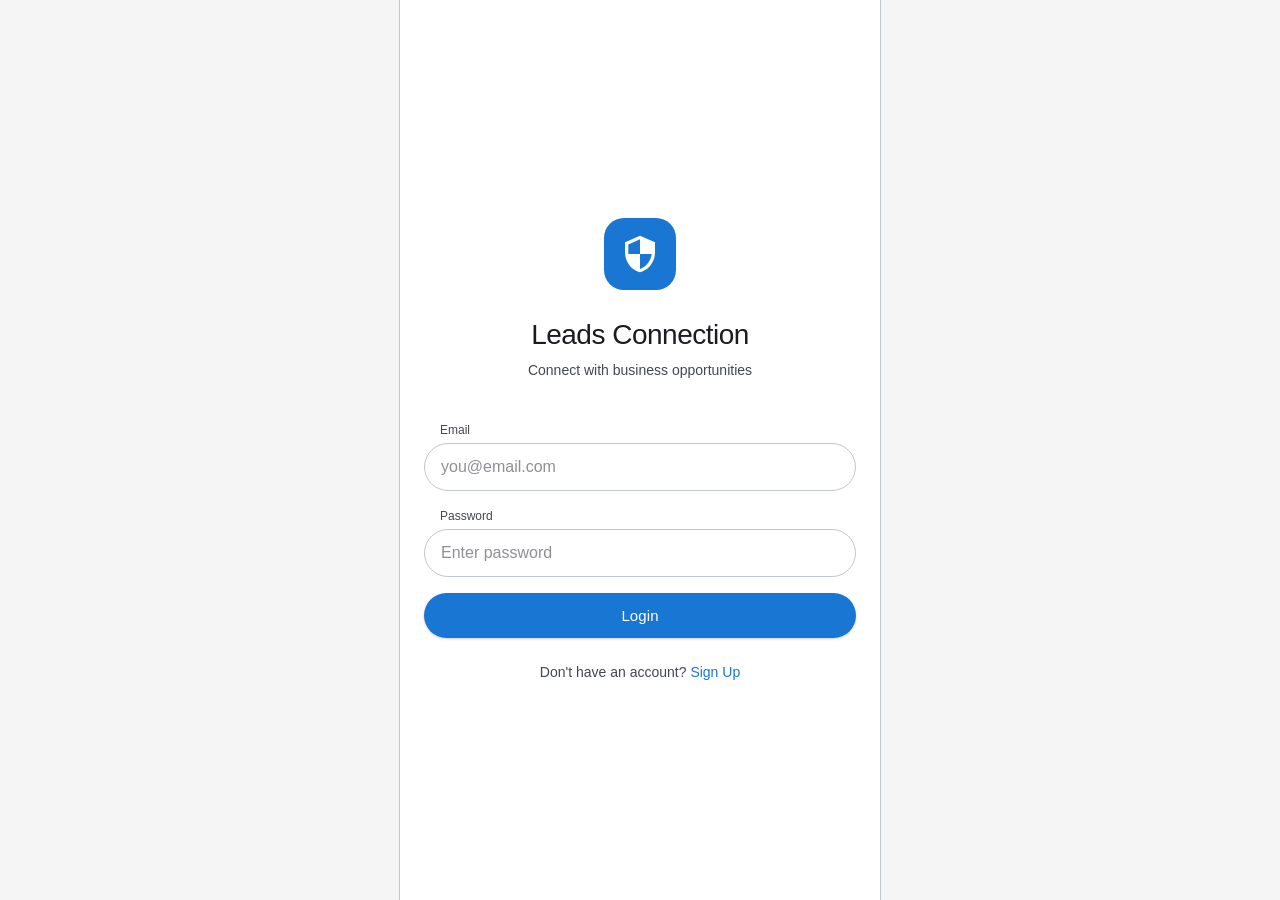
==== commit 37110752: "Fix leads-connection: remove phone frame, full-screen Material 3 layout" ====
--- a/leads-connection/index.html
+++ b/leads-connection/index.html
@@ -7,21 +7,7 @@
   <link rel="stylesheet" href="css/style.css">
 </head>
 <body>
-  <div id="phone-frame">
-    <div id="status-bar">
-      <span class="status-left">
-        <span class="status-time" id="statusTime">9:41</span>
-      </span>
-      <span class="status-right">
-        <svg viewBox="0 0 24 24"><path d="M1 9l2 2c4.97-4.97 13.03-4.97 18 0l2-2C16.93 2.93 7.08 2.93 1 9zm8 8l3 3 3-3c-1.65-1.66-4.34-1.66-6 0zm-4-4l2 2c2.76-2.76 7.24-2.76 10 0l2-2C15.14 9.14 8.87 9.14 5 13z"/></svg>
-        <svg viewBox="0 0 24 24"><path d="M2 22h20V2z"/></svg>
-        <span class="status-battery">
-          <svg viewBox="0 0 24 24"><path d="M15.67 4H14V2h-4v2H8.33C7.6 4 7 4.6 7 5.33v15.33C7 21.4 7.6 22 8.33 22h7.33c.74 0 1.34-.6 1.34-1.33V5.33C17 4.6 16.4 4 15.67 4z"/></svg>
-        </span>
-      </span>
-    </div>
-    <div id="app"></div>
-  </div>
+  <div id="app"></div>
   <script src="js/app.js"></script>
 </body>
 </html>
--- a/leads-connection/css/style.css
+++ b/leads-connection/css/style.css
@@ -7,13 +7,13 @@
 }
 
 :root {
-  --md-sys-color-primary: #1A6CFF;
+  --md-sys-color-primary: #1976D2;
   --md-sys-color-on-primary: #FFFFFF;
   --md-sys-color-primary-container: #D6E3FF;
   --md-sys-color-on-primary-container: #001B3E;
   --md-sys-color-secondary: #575E71;
   --md-sys-color-on-secondary: #FFFFFF;
-  --md-sys-color-surface: #FDFBFF;
+  --md-sys-color-surface: #FFFFFF;
   --md-sys-color-surface-variant: #E0E2EC;
   --md-sys-color-on-surface: #1A1C20;
   --md-sys-color-on-surface-variant: #43474E;
@@ -22,110 +22,38 @@
   --md-sys-color-error: #BA1A1A;
   --md-sys-color-on-error: #FFFFFF;
   --md-sys-color-tertiary: #715573;
-  --md-sys-color-on-tertiary: #FFFFFF;
-  --md-sys-color-background: #FDFBFF;
+  --md-sys-color-background: #F5F5F5;
   --md-elevation-level1: 0 1px 3px rgba(0,0,0,0.12), 0 1px 2px rgba(0,0,0,0.08);
   --md-elevation-level2: 0 3px 6px rgba(0,0,0,0.12), 0 1px 3px rgba(0,0,0,0.08);
   --md-elevation-level3: 0 6px 12px rgba(0,0,0,0.12), 0 2px 4px rgba(0,0,0,0.08);
   --md-font: 'Roboto', -apple-system, BlinkMacSystemFont, 'Segoe UI', sans-serif;
-  --status-bar-height: 28px;
-  --bottom-nav-height: 64px;
-  --top-bar-height: 56px;
-}
-
-body {
+}
+
+html, body {
+  height: 100%;
   font-family: var(--md-font);
-  background: #1a1c20;
+  background: var(--md-sys-color-background);
   color: var(--md-sys-color-on-surface);
   line-height: 1.5;
   -webkit-font-smoothing: antialiased;
   -moz-osx-font-smoothing: grayscale;
-  display: flex;
-  justify-content: center;
-  align-items: center;
+}
+
+#app {
+  max-width: 480px;
+  margin: 0 auto;
   min-height: 100vh;
-  overflow: hidden;
-}
-
-#phone-frame {
-  width: 393px;
-  height: 852px;
-  background: var(--md-sys-color-background);
-  border-radius: 44px;
-  overflow: hidden;
-  box-shadow: 0 0 0 1px rgba(255,255,255,0.08), 0 20px 60px rgba(0,0,0,0.6);
+  background: var(--md-sys-color-surface);
   position: relative;
   display: flex;
   flex-direction: column;
-}
-
-#status-bar {
-  height: var(--status-bar-height);
-  background: transparent;
-  display: flex;
-  align-items: center;
-  justify-content: space-between;
-  padding: 0 24px;
-  font-size: 12px;
-  font-weight: 500;
-  color: #fff;
-  position: absolute;
-  top: 0;
-  left: 0;
-  right: 0;
-  z-index: 100;
-  pointer-events: none;
-}
-
-#status-bar .status-left {
-  display: flex;
-  align-items: center;
-  gap: 4px;
-}
-
-#status-bar .status-time {
-  font-size: 14px;
-  font-weight: 600;
-  letter-spacing: 0.3px;
-}
-
-#status-bar .status-right {
-  display: flex;
-  align-items: center;
-  gap: 6px;
-}
-
-#status-bar .status-right svg {
-  width: 16px;
-  height: 16px;
-  fill: #fff;
-}
-
-#status-bar .status-battery {
-  position: relative;
-  width: 22px;
-  height: 11px;
-}
-
-#status-bar .status-battery svg {
-  width: 22px;
-  height: 11px;
-}
-
-#app {
-  flex: 1;
-  display: flex;
-  flex-direction: column;
-  overflow: hidden;
-  position: relative;
-  padding-top: var(--status-bar-height);
+  box-shadow: 0 0 0 1px var(--md-sys-color-outline-variant);
 }
 
 .app-scroll {
   flex: 1;
   overflow-y: auto;
   -webkit-overflow-scrolling: touch;
-  scroll-behavior: smooth;
 }
 
 .app-scroll::-webkit-scrollbar {
@@ -134,7 +62,6 @@
 
 .page {
   display: none;
-  padding: 0;
   animation: fadeIn 0.2s ease;
 }
 
@@ -147,16 +74,10 @@
   to { opacity: 1; transform: translateY(0); }
 }
 
-@keyframes slideUp {
-  from { opacity: 0; transform: translateY(20px); }
-  to { opacity: 1; transform: translateY(0); }
-}
-
-/* ─── Top App Bar ─── */
 .top-app-bar {
   display: flex;
   align-items: center;
-  height: var(--top-bar-height);
+  height: 56px;
   padding: 0 16px;
   background: var(--md-sys-color-surface);
   border-bottom: 1px solid var(--md-sys-color-outline-variant);
@@ -164,9 +85,8 @@
 }
 
 .top-app-bar .bar-title {
-  font-size: 22px;
-  font-weight: 400;
-  letter-spacing: 0;
+  font-size: 20px;
+  font-weight: 500;
   color: var(--md-sys-color-on-surface);
   flex: 1;
 }
@@ -174,7 +94,6 @@
 .top-app-bar .bar-title.centered {
   text-align: center;
   font-size: 18px;
-  font-weight: 500;
 }
 
 .top-app-bar .bar-back {
@@ -189,7 +108,7 @@
   border-radius: 20px;
   margin-right: 4px;
   color: var(--md-sys-color-on-surface);
-  font-size: 20px;
+  font-size: 24px;
   transition: background 0.15s;
 }
 
@@ -208,7 +127,7 @@
   justify-content: center;
   border-radius: 20px;
   color: var(--md-sys-color-on-surface);
-  font-size: 20px;
+  font-size: 22px;
   transition: background 0.15s;
 }
 
@@ -216,12 +135,11 @@
   background: var(--md-sys-color-surface-variant);
 }
 
-/* ─── Bottom Navigation ─── */
 .bottom-nav {
   display: flex;
   align-items: center;
   justify-content: space-around;
-  height: var(--bottom-nav-height);
+  height: 64px;
   background: var(--md-sys-color-surface);
   border-top: 1px solid var(--md-sys-color-outline-variant);
   flex-shrink: 0;
@@ -242,6 +160,7 @@
   font-weight: 500;
   transition: color 0.15s;
   min-width: 64px;
+  font-family: var(--md-font);
 }
 
 .nav-item svg {
@@ -258,13 +177,12 @@
   opacity: 0.7;
 }
 
-/* ─── Auth Screens ─── */
 .auth-container {
   display: flex;
   flex-direction: column;
   align-items: center;
   justify-content: center;
-  min-height: 100%;
+  min-height: 100vh;
   padding: 32px 24px;
   text-align: center;
 }
@@ -298,7 +216,6 @@
   font-size: 14px;
   color: var(--md-sys-color-on-surface-variant);
   margin-bottom: 40px;
-  font-weight: 400;
 }
 
 .form-group {
@@ -338,7 +255,6 @@
   opacity: 0.6;
 }
 
-/* ─── Buttons ─── */
 .btn {
   width: 100%;
   padding: 14px 24px;
@@ -361,7 +277,7 @@
 
 .btn-primary:active {
   box-shadow: var(--md-elevation-level2);
-  background: #1555CC;
+  background: #1565C0;
 }
 
 .btn-outline {
@@ -397,9 +313,8 @@
   cursor: pointer;
 }
 
-/* ─── Welcome Card ─── */
 .welcome-card {
-  background: linear-gradient(135deg, var(--md-sys-color-primary), #0D4FB7);
+  background: linear-gradient(135deg, var(--md-sys-color-primary), #1565C0);
   color: var(--md-sys-color-on-primary);
   border-radius: 16px;
   padding: 24px;
@@ -416,10 +331,8 @@
 .welcome-card p {
   font-size: 14px;
   opacity: 0.85;
-  font-weight: 400;
-}
-
-/* ─── Stats Row ─── */
+}
+
 .stats-row {
   display: flex;
   gap: 8px;
@@ -433,6 +346,7 @@
   padding: 16px 8px;
   text-align: center;
   box-shadow: var(--md-elevation-level1);
+  border: 1px solid var(--md-sys-color-outline-variant);
 }
 
 .stat-card .stat-value {
@@ -449,7 +363,6 @@
   text-transform: uppercase;
 }
 
-/* ─── Quick Actions ─── */
 .quick-actions {
   display: flex;
   gap: 12px;
@@ -461,7 +374,6 @@
   padding: 10px 20px;
 }
 
-/* ─── Section Header ─── */
 .section-header {
   display: flex;
   justify-content: space-between;
@@ -475,7 +387,6 @@
   color: var(--md-sys-color-on-surface);
 }
 
-/* ─── Lead Card ─── */
 .lead-card {
   background: var(--md-sys-color-surface);
   border-radius: 12px;
@@ -556,7 +467,6 @@
   color: #4A2C5A;
 }
 
-/* ─── Search & Filter ─── */
 .search-bar {
   position: relative;
   margin: 8px 16px 12px;
@@ -633,7 +543,6 @@
   margin-bottom: 8px;
 }
 
-/* ─── Lead Detail ─── */
 .detail-content {
   padding: 16px;
 }
@@ -761,7 +670,6 @@
   padding-bottom: 24px;
 }
 
-/* ─── Profile ─── */
 .profile-header {
   text-align: center;
   padding: 32px 16px 24px;
@@ -853,12 +761,11 @@
   padding: 8px 16px 24px;
 }
 
-/* ─── Toast ─── */
 .toast {
-  position: absolute;
+  position: fixed;
   bottom: 80px;
-  left: 24px;
-  right: 24px;
+  left: 50%;
+  transform: translateX(-50%) translateY(20px);
   background: #333;
   color: #fff;
   padding: 12px 24px;
@@ -869,16 +776,16 @@
   z-index: 100;
   pointer-events: none;
   text-align: center;
-  transform: translateY(20px);
   box-shadow: var(--md-elevation-level3);
+  max-width: 400px;
+  width: 90%;
 }
 
 .toast.show {
   opacity: 1;
-  transform: translateY(0);
-}
-
-/* ─── Loading ─── */
+  transform: translateX(-50%) translateY(0);
+}
+
 .loading {
   text-align: center;
   padding: 48px 24px;
@@ -886,7 +793,6 @@
   font-size: 14px;
 }
 
-/* ─── Empty State ─── */
 .empty-state {
   text-align: center;
   padding: 48px 24px;
@@ -911,14 +817,3 @@
 .empty-state p {
   font-size: 14px;
 }
-
-/* ─── Quick Status Chip ─── */
-.chip-status {
-  background: #E8F5E9;
-  color: #1B5E20;
-}
-
-.chip-priority {
-  background: #FFEBEE;
-  color: #BA1A1A;
-}
